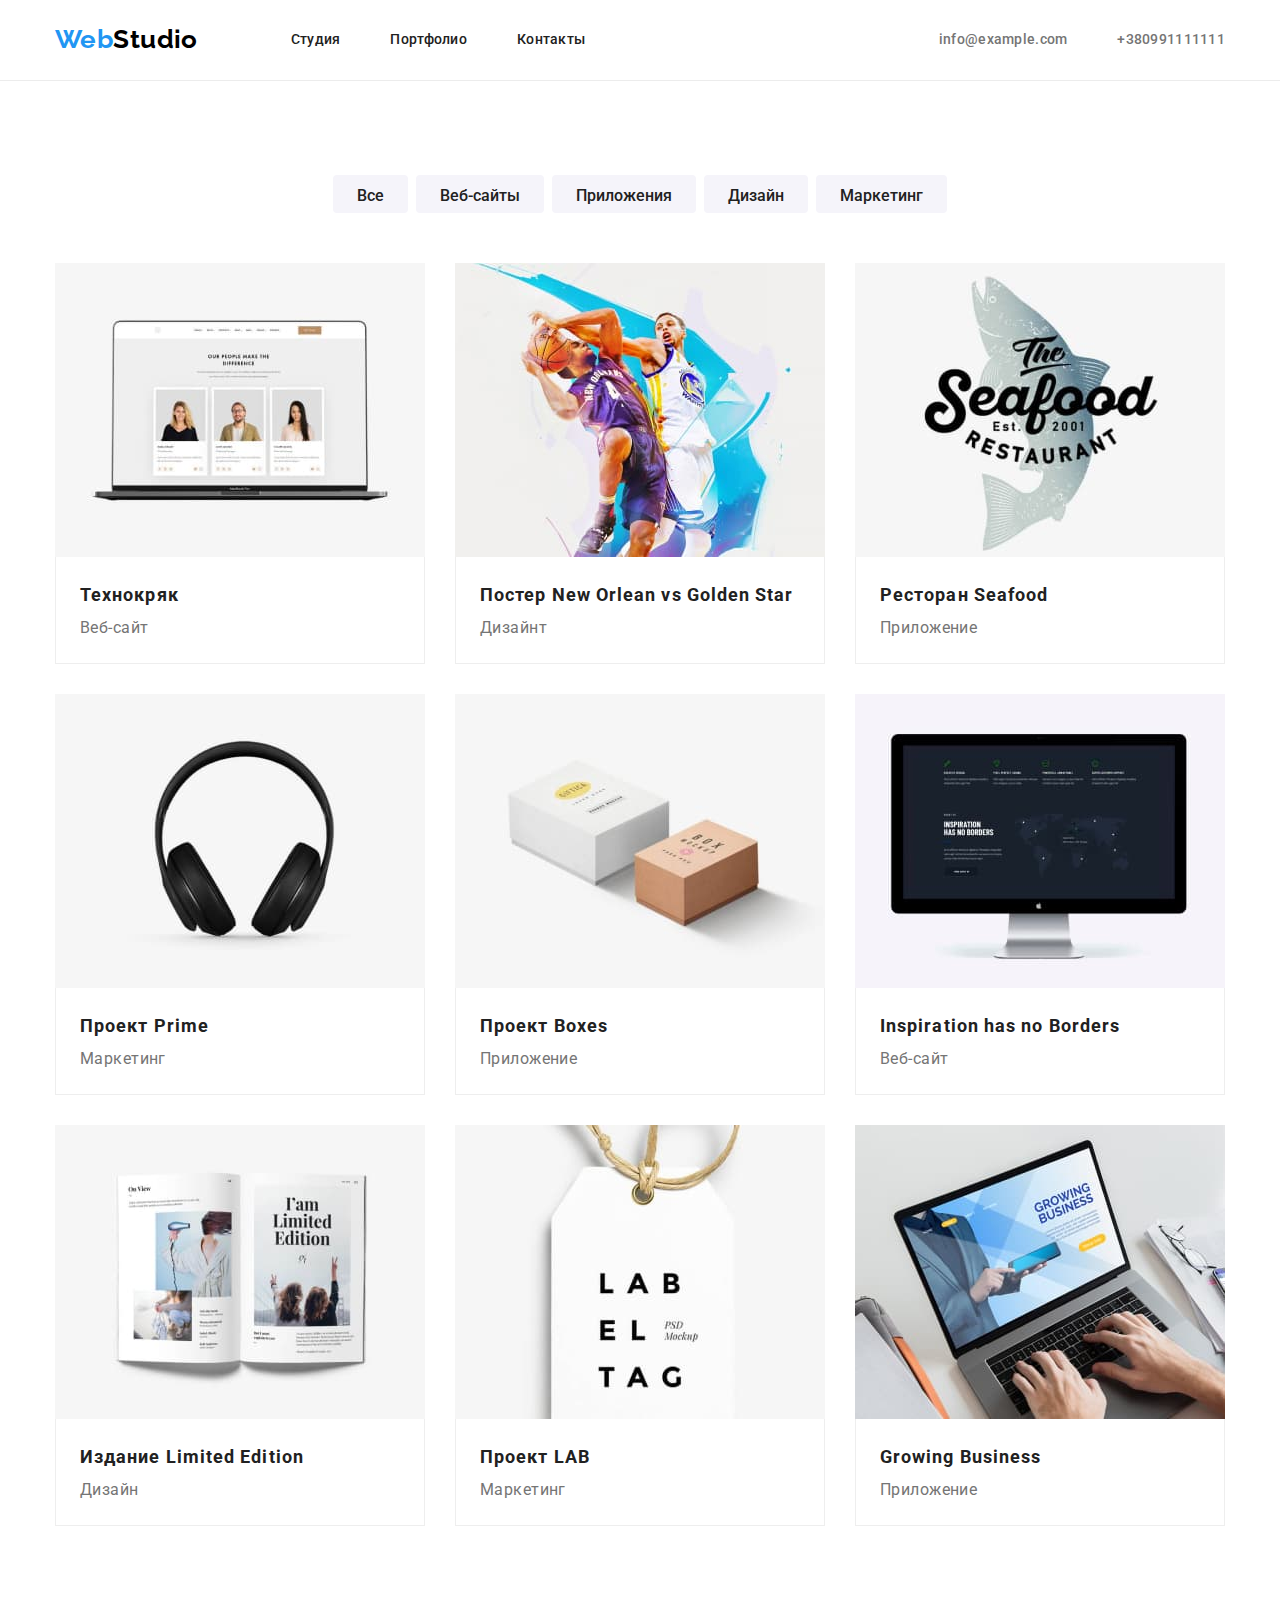
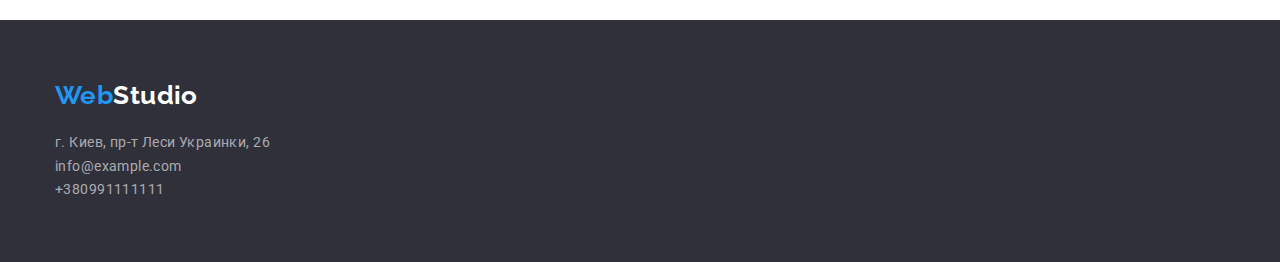
==== portfolio.html @ 84272550 "background и 1 карточка" ====
<!DOCTYPE html>
<html lang="ru">
<head>
    <meta charset="UTF-8">
    <meta http-equiv="X-UA-Compatible" content="IE=edge">
    <meta name="viewport" content="width=device-width, initial-scale=1.0">
    <title>Портфолио</title>
    <link rel="preconnect" href="https://fonts.googleapis.com" />
    <link rel="preconnect" href="https://fonts.gstatic.com" crossorigin />
    <link href="https://fonts.googleapis.com/css2?family=Raleway:wght@700&family=Roboto:wght@400;500;700;900&display=swap"
        rel="stylesheet" />
        <link rel="stylesheet" href="https://cdnjs.cloudflare.com/ajax/libs/modern-normalize/1.1.0/modern-normalize.min.css" />

    <link rel="stylesheet" href="./css/style.css"/>
</head>
<body>
 <!--Navigation-->
        <header class="header">
            <div class="container container-nav">
                <ul class="nav-list list">
                    <li class="nav-item"><a href="" class="logo-link"><span class="logo" lang="en">Web</span><span class="logo1"
                                lang="en">Studio</span></a></li>
                    <li class="nav-item"><a href="./index.html" class="nav-link">Студия</a></li>
                    <li class="nav-item"><a href="./portfolio.html" class="nav-link">Портфолио</a></li>
                    <li class="nav-item"><a href="" class="nav-link">Контакты</a></li>
                </ul>
                <ul class="contacts-list list">
                    <li class="contacts-item"><a href="mailto:info@devstudio.com" class="contacts-link">info@example.com</a>
                    <li>
                    <li class="contacts-item"><a href="tel:+380991111111" class="contacts-link">+380991111111</a>
                    </li>
                </ul>
            </div>
        </header>
     <section class="portfolio">
             <div class="container">
            <h1 class="visually-hidden">Наши работы</h1>
                <ul class="filtr-list list">
                    <li class="filtr-item"><button class="filtr-button" type="button">Все</button></li>
                    <li class="filtr-item"><button class="filtr-button" type="button">Веб-сайты</button></li>
                    <li class="filtr-item"><button class="filtr-button" type="button">Приложения</button></li>
                    <li class="filtr-item"><button class="filtr-button" type="button" >Дизайн</button></li>
                    <li class="filtr-item"><button class="filtr-button" type="button">Маркетинг</button></li>
                </ul>
                <ul class="portfolio-list list">
                    <li class="portfolio-item"><a href=""  class="portfolio-link">
                        <img class="portfolio-img" src="./images/img1.jpg" alt="технокряк" width="370" height="294">
                        <div class="art-text">
                            <h2 class="portfolio-title">Технокряк</h2>
                            <p class="portfolio-text">Веб-сайт</p>
                        </div></a>
                    </li>
                    <li class="portfolio-item"><a href="" class="portfolio-link">
                        <img class="portfolio-img" src="./images/img2.jpg" alt="Постер" width="370" height="294">
                        <div class="art-text">
                            <h2 class="portfolio-title">Постер New Orlean vs Golden Star</h2>
                            <p class="portfolio-text">Дизайнт</p>
                        </div></a>
                    </li>
                    <li class="portfolio-item"><a href="" class="portfolio-link">
                        <img class="portfolio-img" src="./images/img3.jpg" alt="Ресторан" width="370" height="294">
                        <div class="art-text">
                            <h2 class="portfolio-title">Ресторан Seafood</h2>
                            <p class="portfolio-text">Приложение</p>
                        </div></a>
                    </li>
                    <li class="portfolio-item"><a href="" class="portfolio-link">
                        <img class="portfolio-img" src="./images/img4.jpg" alt="Проект наушники" width="370" height="294">
                        <div class="art-text">
                            <h2 class="portfolio-title">Проект Prime</h2>
                            <p class="portfolio-text">Маркетинг</p>
                        </div></a>
                    </li>
                    <li class="portfolio-item"><a href="" class="portfolio-link">
                        <img class="portfolio-img" src="./images/img5.jpg" alt="Проект коробки" width="370" height="294">
                        <div class="art-text">
                            <h2 class="portfolio-title">Проект Boxes</h2>
                            <p class="portfolio-text">Приложение</p>
                        </div></a>
                    </li>
                    <li class="portfolio-item"><a href="" class="portfolio-link">
                        <img class="portfolio-img" src="./images/img6.jpg" alt="Ресторан" width="370" height="294">
                        <div class="art-text">
                            <h2 class="portfolio-title">Inspiration has no Borders</h2>
                            <p class="portfolio-text">Веб-сайт</p>
                        </div></a>
                    </li>
                    <li class="portfolio-item"><a href="" class="portfolio-link">
                        <img class="portfolio-img" src="./images/img7.jpg" alt="Журнал" width="370" height="294">
                        <div class="art-text">
                            <h2 class="portfolio-title">Издание Limited Edition</h2>
                            <p class="portfolio-text">Дизайн</p>
                        </div></a>
                    </li>
                    <li class="portfolio-item"><a href="" class="portfolio-link">
                        <img class="portfolio-img" src="./images/img8.jpg" alt="Лаборатория" width="370" height="294">
                        <div class="art-text">
                            <h2 class="portfolio-title">Проект LAB</h2>
                            <p class="portfolio-text">Маркетинг</p>
                        </div></a>
                    </li>
                    <li class="portfolio-item"><a href="" class="portfolio-link">
                        <img class="portfolio-img" src="./images/img9.jpg" alt="Компьютер" width="370" height="294">
                        <div class="art-text">
                            <h2 class="portfolio-title">Growing Business</h2>
                            <p class="portfolio-text">Приложение</p>
                        </div></a>
                    </li>
                </ul>
            </div>
     </section>
    <!--Footer-->
    <footer class="footer">
        <div class="container container-footer">
            <a href="" class="logo-link"><span class="logo" lang="en">Web</span><span class="logo2"
                    lang="en">Studio</span></a>
            <address class="adress">
                <ul class="adress-list list">
                    <li class="adress-item1"><a href="" class="adress-link1"> г. Киев, пр-т Леси Украинки, 26</a></li>
                    <li class="adress-item"><a href="mailto:info@devstudio.com" class="adress-link">info@example.com</a>
                    </li>
                    <li class="adress-item"><a href="tel:+380991111111" class="adress-link">+380991111111</a></li>
                </ul>
            </address>
        </div>
    </footer>
</body>
</html>
---- css/style.css ----
html {
  box-sizing: border-box;
}
*,
*::before,
*::after {
  box-sizing: inherit;
}

:root {
  --main-text-color: #757575;
  --main-title-color: #ffffff;
  --second-title-color: #212121;
  --adress-color: rgba(255, 255, 255, 0.6);
  --accent-color: #2196f3;
  --first-button-color: #ffffff;
  --second-button-color: #f5f4fa;
  --logo-color: #000000;
  --second-background-color: #2f303a;
  --main-background-color: #e5e5e5;
  --icon-color: #afb1b8;
}
h1,
h2,
h3,
h4,
p,
ul {
  margin-top: 0;
  margin-bottom: 0;
  padding: 0;
}
body {
  font-family: Roboto, sans-serif;
  letter-spacing: 0.03em;
  font-size: 14px;
  color: var(--main-text-color);
  background-color: var(--main-title-color);
}

.visually-hidden {
  position: absolute;
  white-space: nowrap;
  width: 1px;
  height: 1px;
  overflow: hidden;
  border: 0;
  padding: 0;
  clip: rect(0 0 0 0);
  clip-path: inset(50%);
  margin: -1px;
}

.header {
  border-bottom: 1px solid #ececec;
}
img {
  display: block;
  max-width: 100;
}

/* -----Navigation----- */
section {
  padding-top: 94px;
  padding-bottom: 94px;
}

.container {
  width: 1200px;
  padding: 0px 15px;
  margin: 0px auto;
  /* outline: 2px solid tomato; */
}
.container-nav {
  display: flex;
  align-items: center;
  justify-content: space-between;
}
.list {
  list-style: none;
  text-decoration: none;
}
.nav-list {
  display: flex;
  align-items: center;
  padding-top: 24px;
  padding-bottom: 25px;
}
.nav-item {
  list-style: none;
  margin-right: 50px;
}
.nav-item:first-child {
  margin-right: 0;
}
.nav-item:last-child {
  margin-right: auto;
}
.logo-link {
  padding-right: 93px;
  font-family: Raleway;
  font-style: normal;
  font-weight: 700;
  font-size: 26px;
  line-height: 1.19;
  text-decoration: none;
}
.logo-link:hover,
.logo-link:focus {
  color: var(--accent-color);
}
.logo1 {
  color: var(--logo-color);
}
.logo {
  color: var(--accent-color);
}
.nav-link {
  font-weight: 500;
  line-height: 1.14;
  letter-spacing: 0.02em;
  color: var(--second-title-color);
  text-decoration: none;
}
.nav-link:hover,
.nav-link:focus {
  color: var(--accent-color);
}
.contacts-item {
  margin-left: 50px;
}
.contacts-item:last-child {
  margin-right: 0;
}
.contacts-link {
  font-weight: 500;
  line-height: 1.14;
  letter-spacing: 0.02em;
  color: var(--main-text-color);
  text-decoration: none;
}

.contacts-link:hover,
.contacts-link:focus {
  color: var(--accent-color);
}
.contacts-list {
  display: flex;
}

/* -----Hero------ */
.main {
  background: var(--second-background-color);
  padding-top: 200px;
  padding-bottom: 200px;
  min-width: 1600px;
  margin-left: auto;
  margin-right: auto;
  background-image: linear-gradient(
      rgba(47, 48, 58, 0.4),
      rgba(47, 48, 58, 0.4)
    ),
    url(../images/Img-hero.jpg);
  background-repeat: no-repeat;
  background-position: center;
  background-size: cover;
}
.hero {
  text-align: center;
}
.hero-title {
  margin-bottom: 30px;
  align-items: center;
  font-weight: 900;
  font-size: 44px;
  line-height: 1.36;
  letter-spacing: 0.06em;
  text-transform: uppercase;
  color: var(--main-title-color);
}
.hero-button {
  width: 200px;
  height: 50px;
  border-radius: 4px;
  border-color: transparent;
  font-weight: 700;
  font-size: 16px;
  line-height: 1.87;
  align-items: center;
  letter-spacing: 0.06em;
  cursor: pointer;
  text-align: center;
  color: var(--first-button-color);
  background-color: var(--accent-color);
  box-shadow: 0px 4px 4px rgba(0, 0, 0, 0.15);
}

/* -----Description------ */
.about-img {
  display: block;
}
.container-about-us {
  display: block;
  margin-top: 0;
  margin-bottom: 0;
}
.container-description {
  display: flex;
  margin-top: 0;
  margin-bottom: 0;
}
.description-item {
  margin-right: 30px;
}
.description-item:last-child {
  margin-right: 0;
}
.description-list {
  display: flex;
}
.description-title {
  margin-bottom: 10px;
  font-weight: 700;
  line-height: 1.14;
  text-transform: uppercase;
  color: var(--second-title-color);
}
.description-text {
  line-height: 1.71;
  color: var(--main-text-color);
}
/* -----About us------ */
section.container-about-us {
  padding-top: 0;
}
.about-us-title {
  margin-bottom: 50px;
  font-weight: 700;
  font-size: 36px;
  line-height: 1.17;
  text-align: center;
  color: var(--second-title-color);
}
.about-us-list {
  display: flex;
}
.about-us-item {
  margin-right: 30px;
}
.about-us-item:last-child {
  margin-right: 0;
}
/* -----Team------ */
.team {
  background-color: var(--second-button-color);
}
.container-team {
  background-color: var(--second-button-color);
}
.team-list {
  display: flex;
  margin-top: 50px;
}
.team-item {
  margin-right: 30px;
  text-align: center;
  background: #ffffff;
  box-shadow: 0px 1px 3px rgba(0, 0, 0, 0.12), 0px 1px 1px rgba(0, 0, 0, 0.14),
    0px 2px 1px rgba(0, 0, 0, 0.2);
  border-radius: 0px 0px 4px 4px;
}
.team-item:last-child {
  margin-right: 0;
}
.team-img {
  margin-bottom: 30px;
}
.team-caption {
  font-weight: 700;
  font-size: 36px;
  line-height: 1.17;
  text-align: center;
  color: var(--second-title-color);
}
.team-title {
  margin-bottom: 10px;
  font-weight: 500;
  font-size: 16px;
  line-height: 1.19;
  color: var(--second-title-color);
}
.team-text {
  margin-bottom: 30px;
  font-weight: 400;
  font-size: 16px;
  line-height: 1.19;
  color: var(--main-text-color);
  margin-bottom: 16px;
}
.team-social-list {
  display: flex;
  justify-content: center;
  padding-left: 32px;
  padding-bottom: 30px;
  padding-right: 32px;
}
.team-social-item {
  width: 44px;
  height: 44px;
}
.team-social-item + .team-social-item {
  margin-left: 10px;
}
.team-social-link {
  width: 100%;
  height: 100%;
  border-radius: 50%;
  display: flex;
  align-items: center;
  justify-content: center;
  background-color: var(--first-button-color);
}
.team-social-icon {
  fill: var(--icon-color);
}
.team-social-link:hover,
.team-social-link:focus {
  background-color: var(--accent-color);
}
.team-social-link:hover .team-social-icon,
.team-social-link:focus .team-social-icon {
  fill: var(--first-button-color);
}
/* -----Footer------ */
.footer {
  background: var(--second-background-color);
  padding-top: 60px;
  padding-bottom: 60px;
}
.adress-list {
  margin-top: 20px;
  font-style: normal;
}
.adress-link,
.adress-link1 {
  line-height: 1.71;
  color: rgba(255, 255, 255, 0.6);
  text-decoration: none;
}
.adress-link:hover,
.adress-link:focus,
.adress-link1:hover,
.adress-link1:focus {
  color: var(--first-button-color);
}
.logo2 {
  color: var(--first-button-color);
}
/* ------Портфолио----- */
.portfolio-img {
  display: block;
}
.filtr-list {
  display: flex;
  justify-content: center;
  margin-bottom: 50px;
}
.filtr-item {
  margin-right: 8px;
}
.filtr-item:last-child {
  margin-right: 0;
}
.filtr-button {
  border-radius: 4px;
  min-width: 73;
  height: 38px;
  padding: 6px 22px;
  text-align: center;
  font-family: inherit;
  font-weight: 500;
  font-size: 16px;
  line-height: 1.62;
  cursor: pointer;
  color: var(--second-title-color);
  background-color: var(--second-button-color);
  border-color: transparent;
}
.filtr-button:hover,
.filtr-button:focus,
.filtr-button:active {
  color: var(--first-button-color);
  background-color: var(--accent-color);
}
.portfolio-list {
  display: flex;
  flex-wrap: wrap;
  margin-left: -30px;
  margin-top: -30px;
}
.portfolio-item {
  box-sizing: border-box;
  flex-basis: calc(100% / 3-30px);
  margin-left: 30px;
  margin-top: 30px;
  background: #ffffff;
}

.portfolio-link {
  text-decoration: none;
  font-style: normal;
}
.portfolio-title {
  font-weight: 700;
  font-size: 18px;
  line-height: 2;
  letter-spacing: 0.06em;
  color: var(--second-title-color);
}
.portfolio-text {
  font-size: 16px;
  line-height: 1.87;
  color: var(--main-text-color);
}
.art-text {
  padding: 20px 24px;
  border-right: 1px solid #eeeeee;
  border-bottom: 1px solid #eeeeee;
  border-left: 1px solid #eeeeee;
}
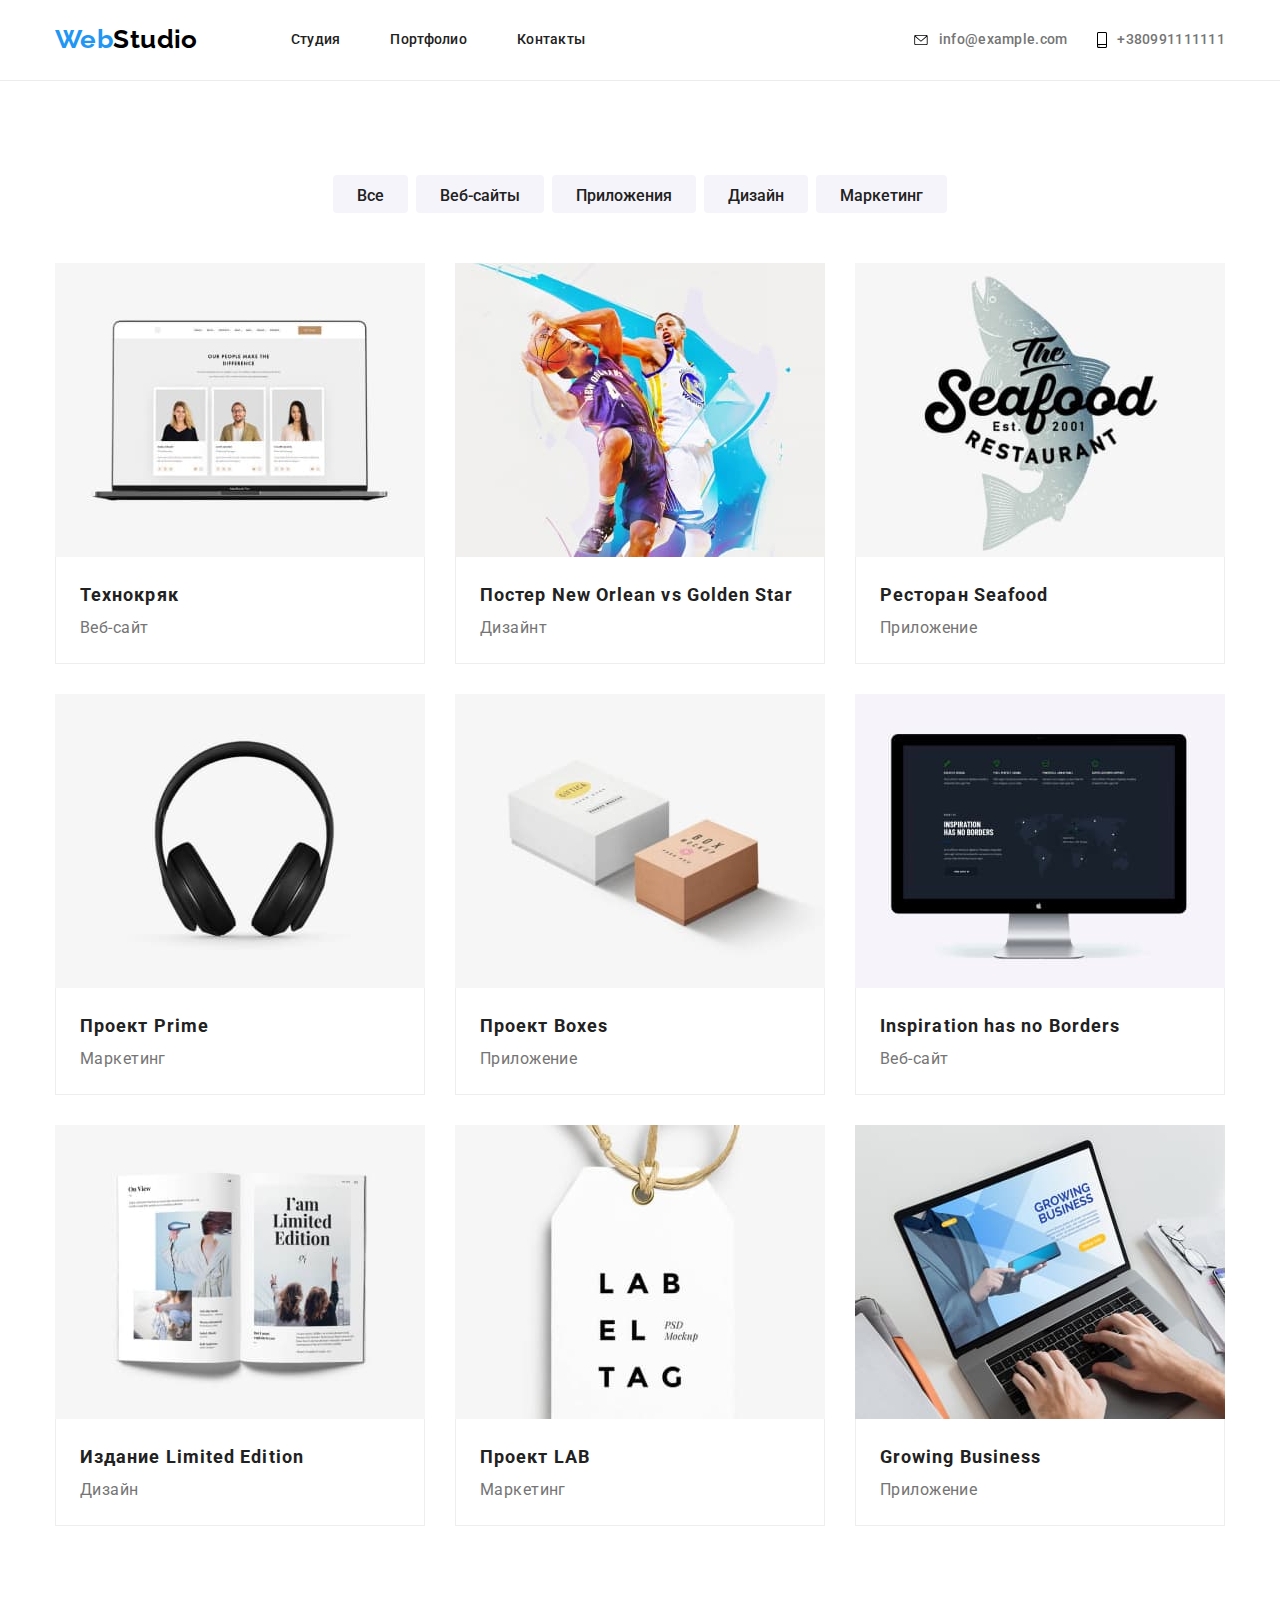
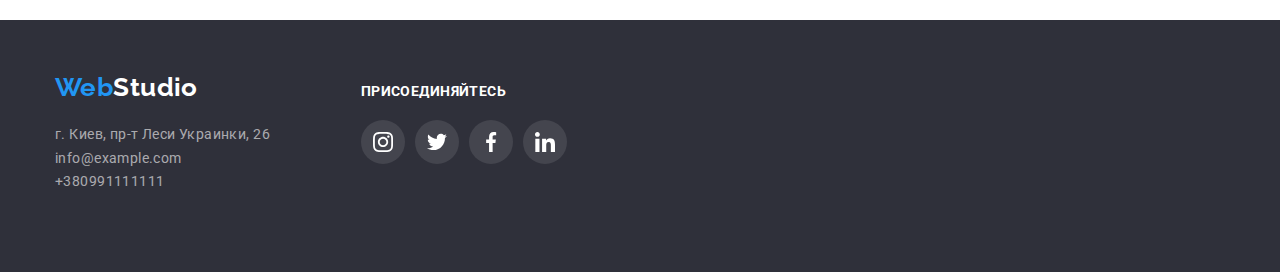
==== commit de87a5ca: "дз-4" ====
--- a/portfolio.html
+++ b/portfolio.html
@@ -25,15 +25,23 @@
                     <li class="nav-item"><a href="" class="nav-link">Контакты</a></li>
                 </ul>
                 <ul class="contacts-list list">
-                    <li class="contacts-item"><a href="mailto:info@devstudio.com" class="contacts-link">info@example.com</a>
+                    <li class="contacts-item">
+                        <svg class="contacts-icon" width="16" height="10">
+                            <use href="./images/icons.svg#icon-envelope"></use>
+                        </svg>
+                        <a href="mailto:info@devstudio.com" class="contacts-link">info@example.com</a>
                     <li>
-                    <li class="contacts-item"><a href="tel:+380991111111" class="contacts-link">+380991111111</a>
+                    <li class="contacts-item">
+                        <svg class="contacts-icon" width="10" height="16">
+                            <use href="./images/icons.svg#icon-smartphone"></use>
+                        </svg>
+                        <a href="tel:+380991111111" class="contacts-link">+380991111111</a>
                     </li>
                 </ul>
             </div>
         </header>
-     <section class="portfolio">
-             <div class="container">
+    <section class="portfolio">
+            <div class="container container-portfolio">
             <h1 class="visually-hidden">Наши работы</h1>
                 <ul class="filtr-list list">
                     <li class="filtr-item"><button class="filtr-button" type="button">Все</button></li>
@@ -112,16 +120,51 @@
     <!--Footer-->
     <footer class="footer">
         <div class="container container-footer">
-            <a href="" class="logo-link"><span class="logo" lang="en">Web</span><span class="logo2"
-                    lang="en">Studio</span></a>
-            <address class="adress">
-                <ul class="adress-list list">
-                    <li class="adress-item1"><a href="" class="adress-link1"> г. Киев, пр-т Леси Украинки, 26</a></li>
-                    <li class="adress-item"><a href="mailto:info@devstudio.com" class="adress-link">info@example.com</a>
+            <div class="adress-footer">
+                <a href="" class="logo-link"><span class="logo" lang="en">Web</span><span class="logo2"
+                        lang="en">Studio</span></a>
+                <address class="adress">
+                    <ul class="adress-list list">
+                        <li class="adress-item1"><a href="" class="adress-link1"> г. Киев, пр-т Леси Украинки, 26</a></li>
+                        <li class="adress-item"><a href="mailto:info@devstudio.com" class="adress-link">info@example.com</a>
+                        </li>
+                        <li class="adress-item"><a href="tel:+380991111111" class="adress-link">+380991111111</a></li>
+                    </ul>
+                </address>
+            </div>
+            <div class="join">
+                <h3 class="join-title">присоединяйтесь</h3>
+                <ul class="join-list list">
+                    <li class="join-item">
+                        <a href="" class="join-link">
+                            <svg class="join-icon" width="20" height="20">
+                                <use href="./images/icons.svg#icon-instagram"></use>
+                            </svg>
+                        </a>
                     </li>
-                    <li class="adress-item"><a href="tel:+380991111111" class="adress-link">+380991111111</a></li>
+                    <li class="join-item">
+                        <a href="" class="join-link">
+                            <svg class="join-icon" width="20" height="20">
+                                <use href="./images/icons.svg#icon-twitter"></use>
+                            </svg>
+                        </a>
+                    </li>
+                    <li class="join-item">
+                        <a href="" class="join-link">
+                            <svg class="join-icon" width="20" height="20">
+                                <use href="./images/icons.svg#icon-facebook"></use>
+                            </svg>
+                        </a>
+                    </li>
+                    <li class="join-item">
+                        <a href="" class="join-link">
+                            <svg class="join-icon" width="20" height="20">
+                                <use href="./images/icons.svg#icon-linkedin"></use>
+                            </svg>
+                        </a>
+                    </li>
                 </ul>
-            </address>
+            </div>
         </div>
     </footer>
 </body>
--- a/css/style.css
+++ b/css/style.css
@@ -56,15 +56,10 @@
 }
 img {
   display: block;
-  max-width: 100;
+  max-width: 100%;
 }
 
 /* -----Navigation----- */
-section {
-  padding-top: 94px;
-  padding-bottom: 94px;
-}
-
 .container {
   width: 1200px;
   padding: 0px 15px;
@@ -126,34 +121,49 @@
 .nav-link:focus {
   color: var(--accent-color);
 }
+.contacts-list {
+  display: flex;
+  justify-content: center;
+  align-items: center;
+}
 .contacts-item {
-  margin-left: 50px;
-}
-.contacts-item:last-child {
-  margin-right: 0;
-}
+  display: flex;
+  justify-content: center;
+  align-items: center;
+  margin-left: 30px;
+}
+
+/* .contacts-item + .contacts-item {
+
+} */
 .contacts-link {
+  display: flex;
   font-weight: 500;
   line-height: 1.14;
   letter-spacing: 0.02em;
   color: var(--main-text-color);
   text-decoration: none;
-}
-
+  justify-content: center;
+  text-align: center;
+}
 .contacts-link:hover,
 .contacts-link:focus {
   color: var(--accent-color);
 }
-.contacts-list {
-  display: flex;
-}
-
+.contacts-icon {
+  margin-right: 10px;
+}
+.contacts-icon:hover,
+.contacts-icon:focus {
+  fill: var(--accent-color);
+}
 /* -----Hero------ */
 .main {
   background: var(--second-background-color);
   padding-top: 200px;
   padding-bottom: 200px;
   min-width: 1600px;
+  height: 600px;
   margin-left: auto;
   margin-right: auto;
   background-image: linear-gradient(
@@ -196,6 +206,36 @@
 }
 
 /* -----Description------ */
+.container-description {
+  padding-top: 94px;
+  display: flex;
+  margin-top: 0;
+  margin-bottom: 0;
+}
+.description-list {
+  display: flex;
+}
+.description-item {
+  display: block;
+  width: 270px;
+  height: 251px;
+  margin-right: 30px;
+}
+
+.button-client {
+  margin-bottom: 30px;
+  width: 270px;
+  height: 120px;
+  background-color: var(--second-button-color);
+  border-radius: 4px;
+  justify-content: center;
+  text-align: center;
+}
+
+.description-icon {
+  justify-content: center;
+  align-items: center;
+}
 .about-img {
   display: block;
 }
@@ -204,34 +244,28 @@
   margin-top: 0;
   margin-bottom: 0;
 }
-.container-description {
-  display: flex;
-  margin-top: 0;
-  margin-bottom: 0;
-}
-.description-item {
-  margin-right: 30px;
-}
 .description-item:last-child {
   margin-right: 0;
 }
-.description-list {
-  display: flex;
-}
+
 .description-title {
   margin-bottom: 10px;
   font-weight: 700;
   line-height: 1.14;
   text-transform: uppercase;
   color: var(--second-title-color);
+  margin-bottom: 30px;
+  margin-bottom: 10px;
 }
 .description-text {
   line-height: 1.71;
   color: var(--main-text-color);
+  text-align: left;
 }
 /* -----About us------ */
-section.container-about-us {
-  padding-top: 0;
+.container-about-us {
+  padding-top: 94px;
+  padding-bottom: 69px;
 }
 .about-us-title {
   margin-bottom: 50px;
@@ -255,6 +289,8 @@
   background-color: var(--second-button-color);
 }
 .container-team {
+  padding-top: 119px;
+  padding-bottom: 69px;
   background-color: var(--second-button-color);
 }
 .team-list {
@@ -331,11 +367,69 @@
 .team-social-link:focus .team-social-icon {
   fill: var(--first-button-color);
 }
+.section > .clients-container {
+  padding-top: 0;
+}
+
+.container-title {
+  margin-bottom: 50px;
+  font-weight: 700;
+  font-size: 36px;
+  line-height: 1.17;
+  text-align: center;
+  letter-spacing: 0.03em;
+  color: var(--second-title-color);
+}
+/*---- clients ----*/
+
+.clients {
+  padding-top: 119px;
+  padding-bottom: 102px;
+}
+.client-list {
+  display: flex;
+  justify-content: center;
+}
+.client-item {
+  width: 170px;
+  height: 92px;
+}
+
+.client-item + .client-item {
+  margin-left: 30px;
+}
+.client-link {
+  width: 100%;
+  height: 100%;
+  display: flex;
+  align-items: center;
+  justify-content: center;
+  border-radius: 4px;
+  border-color: var(--icon-color);
+  color: var(--icon-color);
+  border: 1px;
+}
+.client-icon {
+  fill: currentColor;
+}
+.client-link:hover,
+.client-link:focus {
+  color: var(--accent-color);
+}
+
 /* -----Footer------ */
+.container-footer {
+  display: flex;
+}
 .footer {
+  display: flex;
   background: var(--second-background-color);
-  padding-top: 60px;
-  padding-bottom: 60px;
+}
+
+.adress-footer {
+  padding-top: 52px;
+  padding-bottom: 68px;
+  margin-right: 70px;
 }
 .adress-list {
   margin-top: 20px;
@@ -356,7 +450,55 @@
 .logo2 {
   color: var(--first-button-color);
 }
+.join {
+  padding-top: 64px;
+  padding-bottom: 108px;
+  justify-content: center;
+  align-items: center;
+}
+.join-title {
+  margin-bottom: 20px;
+  font-weight: 700;
+  font-size: 14px;
+  line-height: 1.14;
+  letter-spacing: 0.03em;
+  text-transform: uppercase;
+  color: #ffffff;
+}
+.join-list {
+  display: flex;
+  justify-content: center;
+  align-items: center;
+}
+.join-item {
+  width: 44px;
+  height: 44px;
+}
+.join-item + .join-item {
+  margin-left: 10px;
+}
+.join-link {
+  display: flex;
+  width: 100%;
+  height: 100%;
+  justify-content: center;
+  align-items: center;
+  border-radius: 50%;
+  background-color: rgba(255, 255, 255, 0.1);
+}
+.join-icon {
+  fill: var(--first-button-color);
+}
+.join-link:hover,
+.join-link:focus {
+  background-color: var(--accent-color);
+}
+
 /* ------Портфолио----- */
+.container-portfolio {
+  padding-top: 94px;
+  padding-bottom: 94px;
+}
 .portfolio-img {
   display: block;
 }
@@ -368,6 +510,7 @@
 .filtr-item {
   margin-right: 8px;
 }
+
 .filtr-item:last-child {
   margin-right: 0;
 }
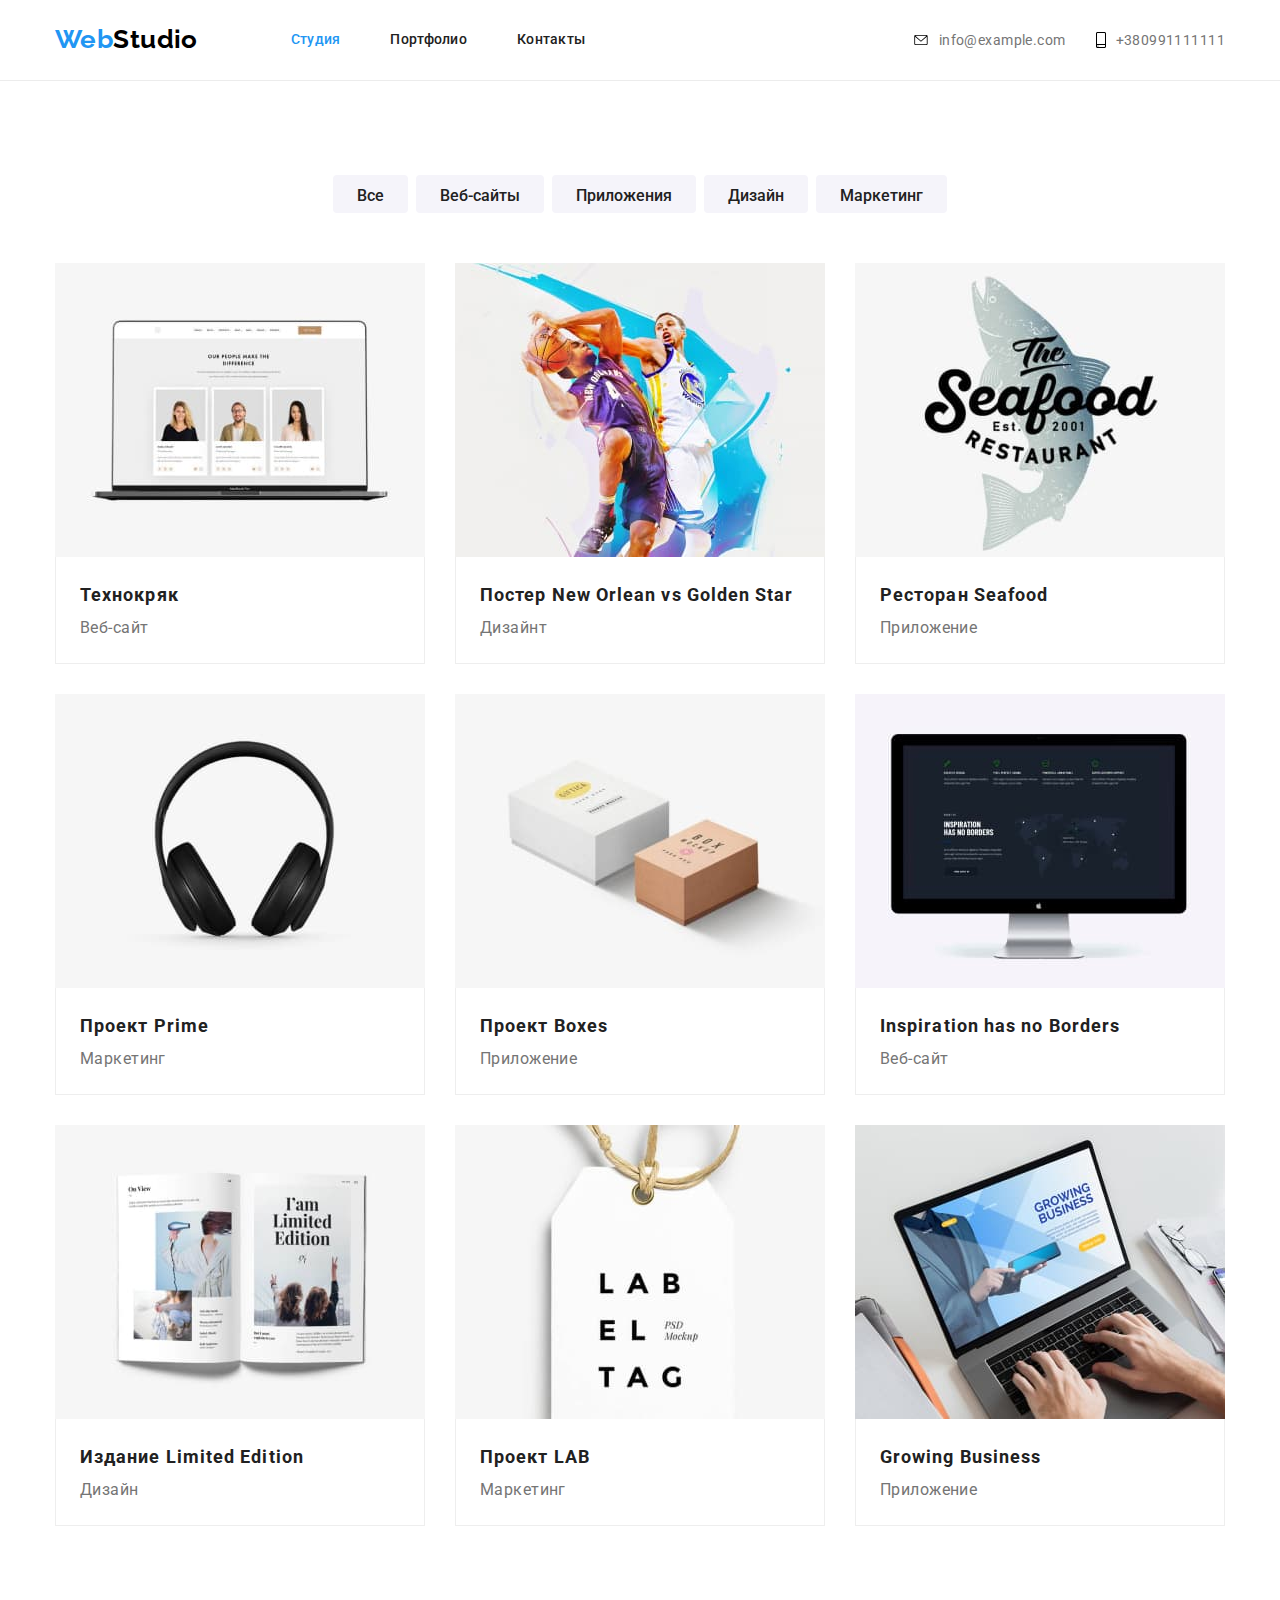
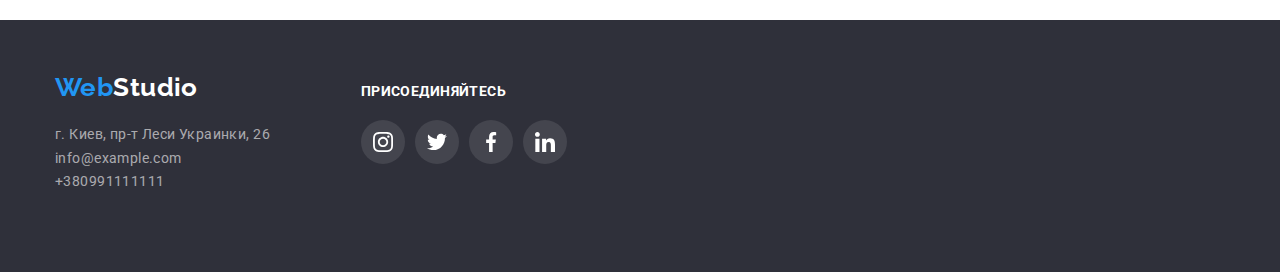
==== commit 6708241f: "Добавила тени при и ховер" ====
--- a/portfolio.html
+++ b/portfolio.html
@@ -16,29 +16,31 @@
 <body>
  <!--Navigation-->
         <header class="header">
-            <div class="container container-nav">
-                <ul class="nav-list list">
-                    <li class="nav-item"><a href="" class="logo-link"><span class="logo" lang="en">Web</span><span class="logo1"
-                                lang="en">Studio</span></a></li>
-                    <li class="nav-item"><a href="./index.html" class="nav-link">Студия</a></li>
-                    <li class="nav-item"><a href="./portfolio.html" class="nav-link">Портфолио</a></li>
-                    <li class="nav-item"><a href="" class="nav-link">Контакты</a></li>
-                </ul>
-                <ul class="contacts-list list">
-                    <li class="contacts-item">
-                        <svg class="contacts-icon" width="16" height="10">
-                            <use href="./images/icons.svg#icon-envelope"></use>
-                        </svg>
-                        <a href="mailto:info@devstudio.com" class="contacts-link">info@example.com</a>
-                    <li>
-                    <li class="contacts-item">
-                        <svg class="contacts-icon" width="10" height="16">
-                            <use href="./images/icons.svg#icon-smartphone"></use>
-                        </svg>
-                        <a href="tel:+380991111111" class="contacts-link">+380991111111</a>
-                    </li>
-                </ul>
-            </div>
+        <div class="container container-nav">
+            <ul class="nav-list list">
+                <li class="nav-item"><a href="" class="logo-link"><span class="logo" lang="en">Web</span><span class="logo1"
+                            lang="en">Studio</span></a></li>
+                <li class="nav-item"><a href="./index.html" class="nav-link activ">Студия</a></li>
+                <li class="nav-item"><a href="./portfolio.html" class="nav-link">Портфолио</a></li>
+                <li class="nav-item"><a href="" class="nav-link">Контакты</a></li>
+            </ul>
+            <ul class="contacts-list list">
+                <li class="contacts-item">
+                    <a class="contacts-link" href="mailto:info@devstudio.com"></a>
+                    <svg class="contacts-icon" width="16" height="10">
+                        <use href="./images/icons.svg#icon-envelope"></use>
+                    </svg>
+                    info@example.com</a>
+                <li>
+                <li class="contacts-item">
+                    <a class="contacts-link" href="tel:+380991111111"></a>
+                    <svg class="contacts-icon" width="10" height="16">
+                        <use href="./images/icons.svg#icon-smartphone"></use>
+                    </svg>
+                    +380991111111</a>
+                </li>
+            </ul>
+        </div>
         </header>
     <section class="portfolio">
             <div class="container container-portfolio">
--- a/css/style.css
+++ b/css/style.css
@@ -133,9 +133,6 @@
   margin-left: 30px;
 }
 
-/* .contacts-item + .contacts-item {
-
-} */
 .contacts-link {
   display: flex;
   font-weight: 500;
@@ -146,26 +143,22 @@
   justify-content: center;
   text-align: center;
 }
-.contacts-link:hover,
-.contacts-link:focus {
+.contacts-item:hover,
+.contacts-item:focus {
   color: var(--accent-color);
+  fill: var(--accent-color);
+  cursor: pointer;
 }
 .contacts-icon {
   margin-right: 10px;
-}
-.contacts-icon:hover,
-.contacts-icon:focus {
-  fill: var(--accent-color);
 }
 /* -----Hero------ */
 .main {
   background: var(--second-background-color);
   padding-top: 200px;
   padding-bottom: 200px;
-  min-width: 1600px;
+  max-width: 1600px;
   height: 600px;
-  margin-left: auto;
-  margin-right: auto;
   background-image: linear-gradient(
       rgba(47, 48, 58, 0.4),
       rgba(47, 48, 58, 0.4)
@@ -222,7 +215,7 @@
   margin-right: 30px;
 }
 
-.button-client {
+.icon-client {
   margin-bottom: 30px;
   width: 270px;
   height: 120px;
@@ -230,42 +223,40 @@
   border-radius: 4px;
   justify-content: center;
   text-align: center;
+  padding: 25px 100px;
 }
 
 .description-icon {
   justify-content: center;
   align-items: center;
 }
-.about-img {
-  display: block;
-}
+
+.description-item:last-child {
+  margin-right: 0;
+}
+
+.description-title {
+  margin-bottom: 10px;
+  font-weight: 700;
+  line-height: 1.14;
+  text-transform: uppercase;
+  color: var(--second-title-color);
+}
+.description-text {
+  line-height: 1.71;
+  color: var(--main-text-color);
+  text-align: left;
+}
+/* -----About us------ */
 .container-about-us {
   display: block;
   margin-top: 0;
   margin-bottom: 0;
-}
-.description-item:last-child {
-  margin-right: 0;
-}
-
-.description-title {
-  margin-bottom: 10px;
-  font-weight: 700;
-  line-height: 1.14;
-  text-transform: uppercase;
-  color: var(--second-title-color);
-  margin-bottom: 30px;
-  margin-bottom: 10px;
-}
-.description-text {
-  line-height: 1.71;
-  color: var(--main-text-color);
-  text-align: left;
-}
-/* -----About us------ */
-.container-about-us {
   padding-top: 94px;
   padding-bottom: 69px;
+}
+.about-img {
+  display: block;
 }
 .about-us-title {
   margin-bottom: 50px;
@@ -394,7 +385,6 @@
   width: 170px;
   height: 92px;
 }
-
 .client-item + .client-item {
   margin-left: 30px;
 }
@@ -404,10 +394,10 @@
   display: flex;
   align-items: center;
   justify-content: center;
+  border-color: 1px solid var(--icon-color);
+  color: var(--icon-color);
   border-radius: 4px;
-  border-color: var(--icon-color);
-  color: var(--icon-color);
-  border: 1px;
+  border: 1px solid var(--icon-color);
 }
 .client-icon {
   fill: currentColor;
@@ -415,6 +405,7 @@
 .client-link:hover,
 .client-link:focus {
   color: var(--accent-color);
+  border-color: var(--accent-color);
 }
 
 /* -----Footer------ */
@@ -507,6 +498,9 @@
   justify-content: center;
   margin-bottom: 50px;
 }
+.nav-item .activ {
+  color: var(--accent-color);
+}
 .filtr-item {
   margin-right: 8px;
 }
@@ -534,6 +528,8 @@
 .filtr-button:active {
   color: var(--first-button-color);
   background-color: var(--accent-color);
+  box-shadow: 0px 3px 1px rgba(0, 0, 0, 0.1), 0px 1px 2px rgba(0, 0, 0, 0.08),
+    0px 2px 2px rgba(0, 0, 0, 0.12);
 }
 .portfolio-list {
   display: flex;
@@ -553,6 +549,11 @@
   text-decoration: none;
   font-style: normal;
 }
+.portfolio-item:hover,
+.portfolio-item:focus {
+  box-shadow: 0px 1px 1px rgba(0, 0, 0, 0.12), 0px 4px 4px rgba(0, 0, 0, 0.06),
+    1px 4px 6px rgba(0, 0, 0, 0.16);
+}
 .portfolio-title {
   font-weight: 700;
   font-size: 18px;
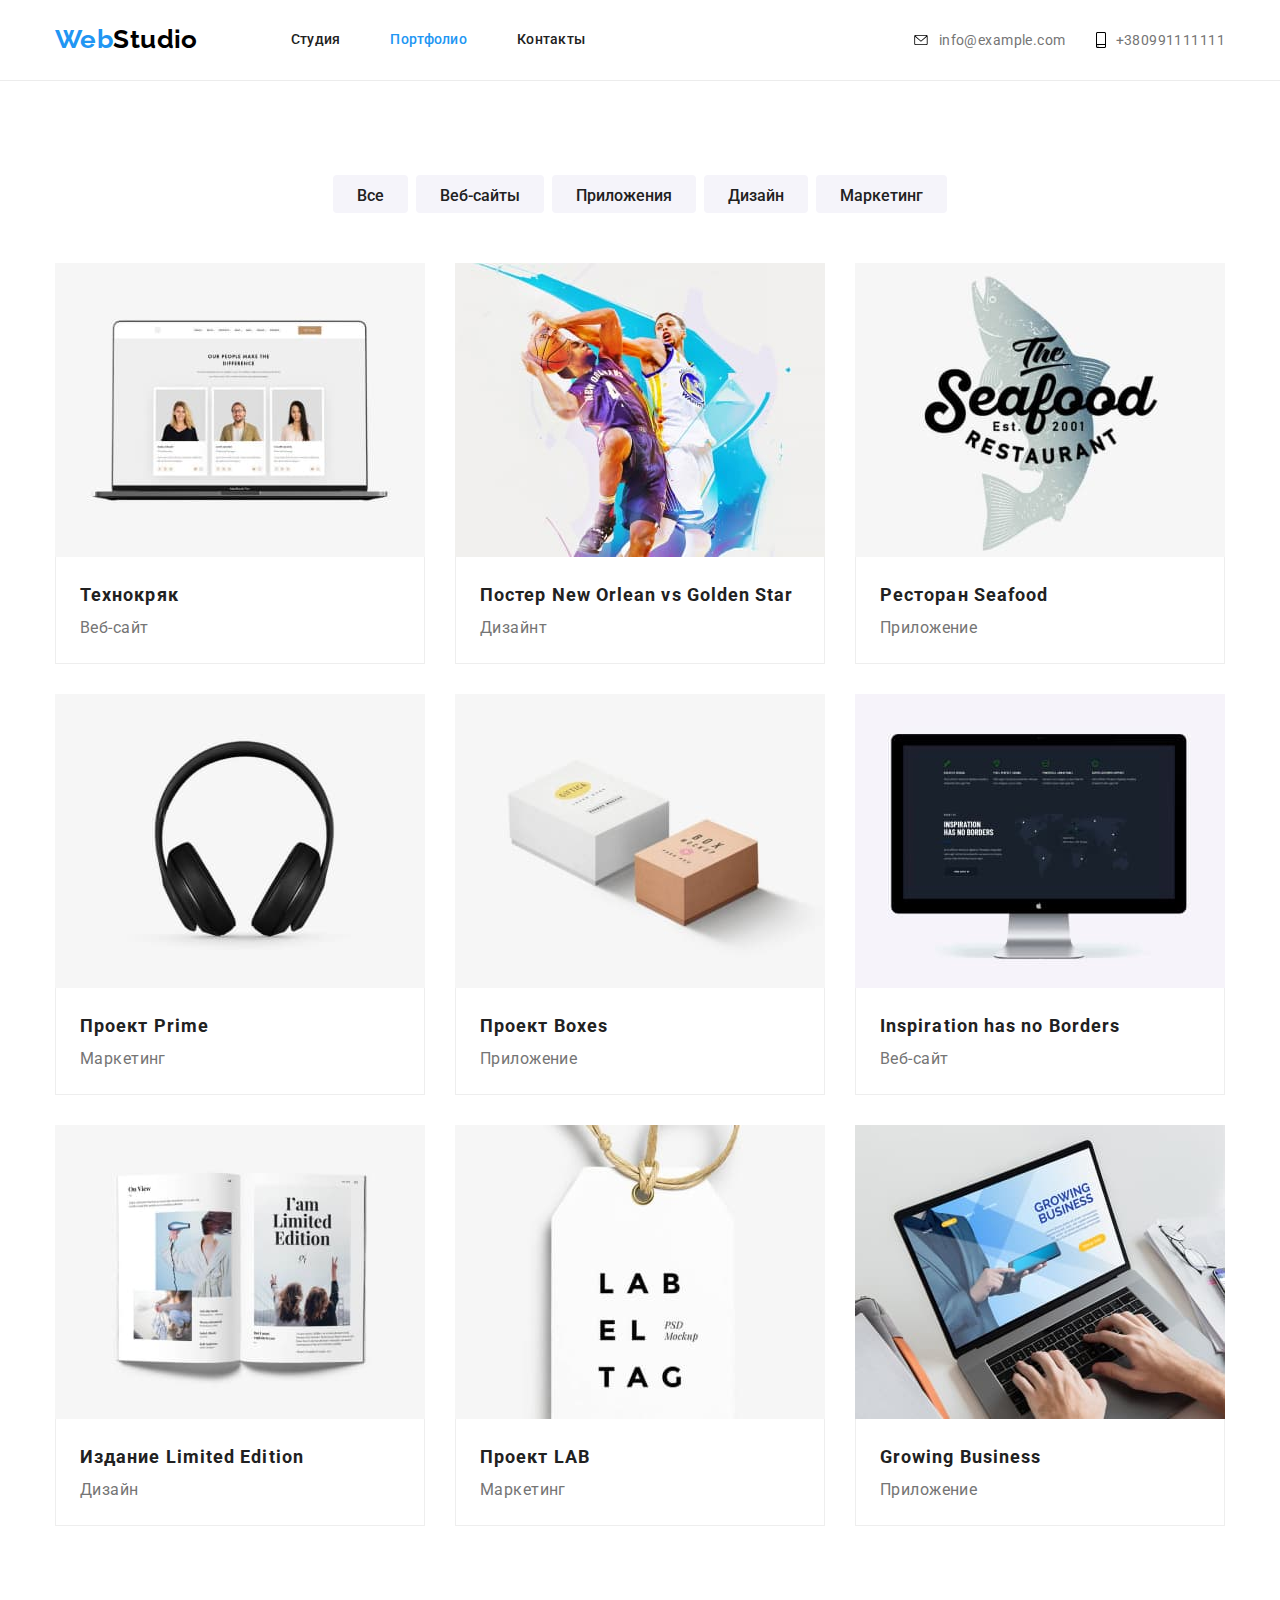
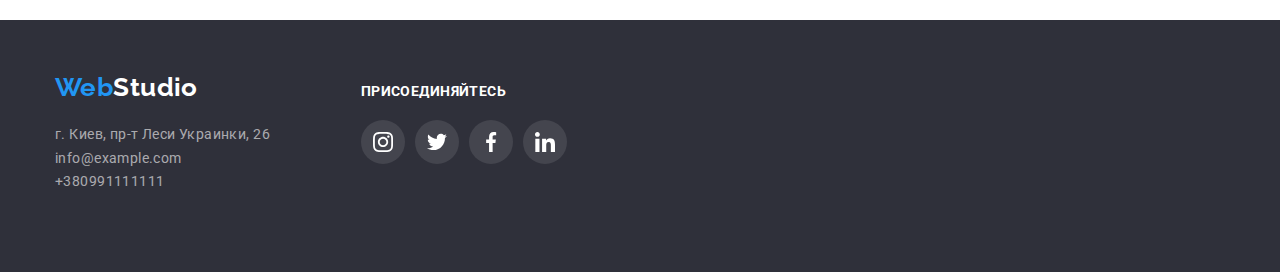
==== commit 42b0bae1: "добавила на кнопку страницы активность" ====
--- a/portfolio.html
+++ b/portfolio.html
@@ -20,8 +20,8 @@
             <ul class="nav-list list">
                 <li class="nav-item"><a href="" class="logo-link"><span class="logo" lang="en">Web</span><span class="logo1"
                             lang="en">Studio</span></a></li>
-                <li class="nav-item"><a href="./index.html" class="nav-link activ">Студия</a></li>
-                <li class="nav-item"><a href="./portfolio.html" class="nav-link">Портфолио</a></li>
+                <li class="nav-item"><a href="./index.html" class="nav-link">Студия</a></li>
+                <li class="nav-item"><a href="./portfolio.html" class="nav-link activ">Портфолио</a></li>
                 <li class="nav-item"><a href="" class="nav-link">Контакты</a></li>
             </ul>
             <ul class="contacts-list list">
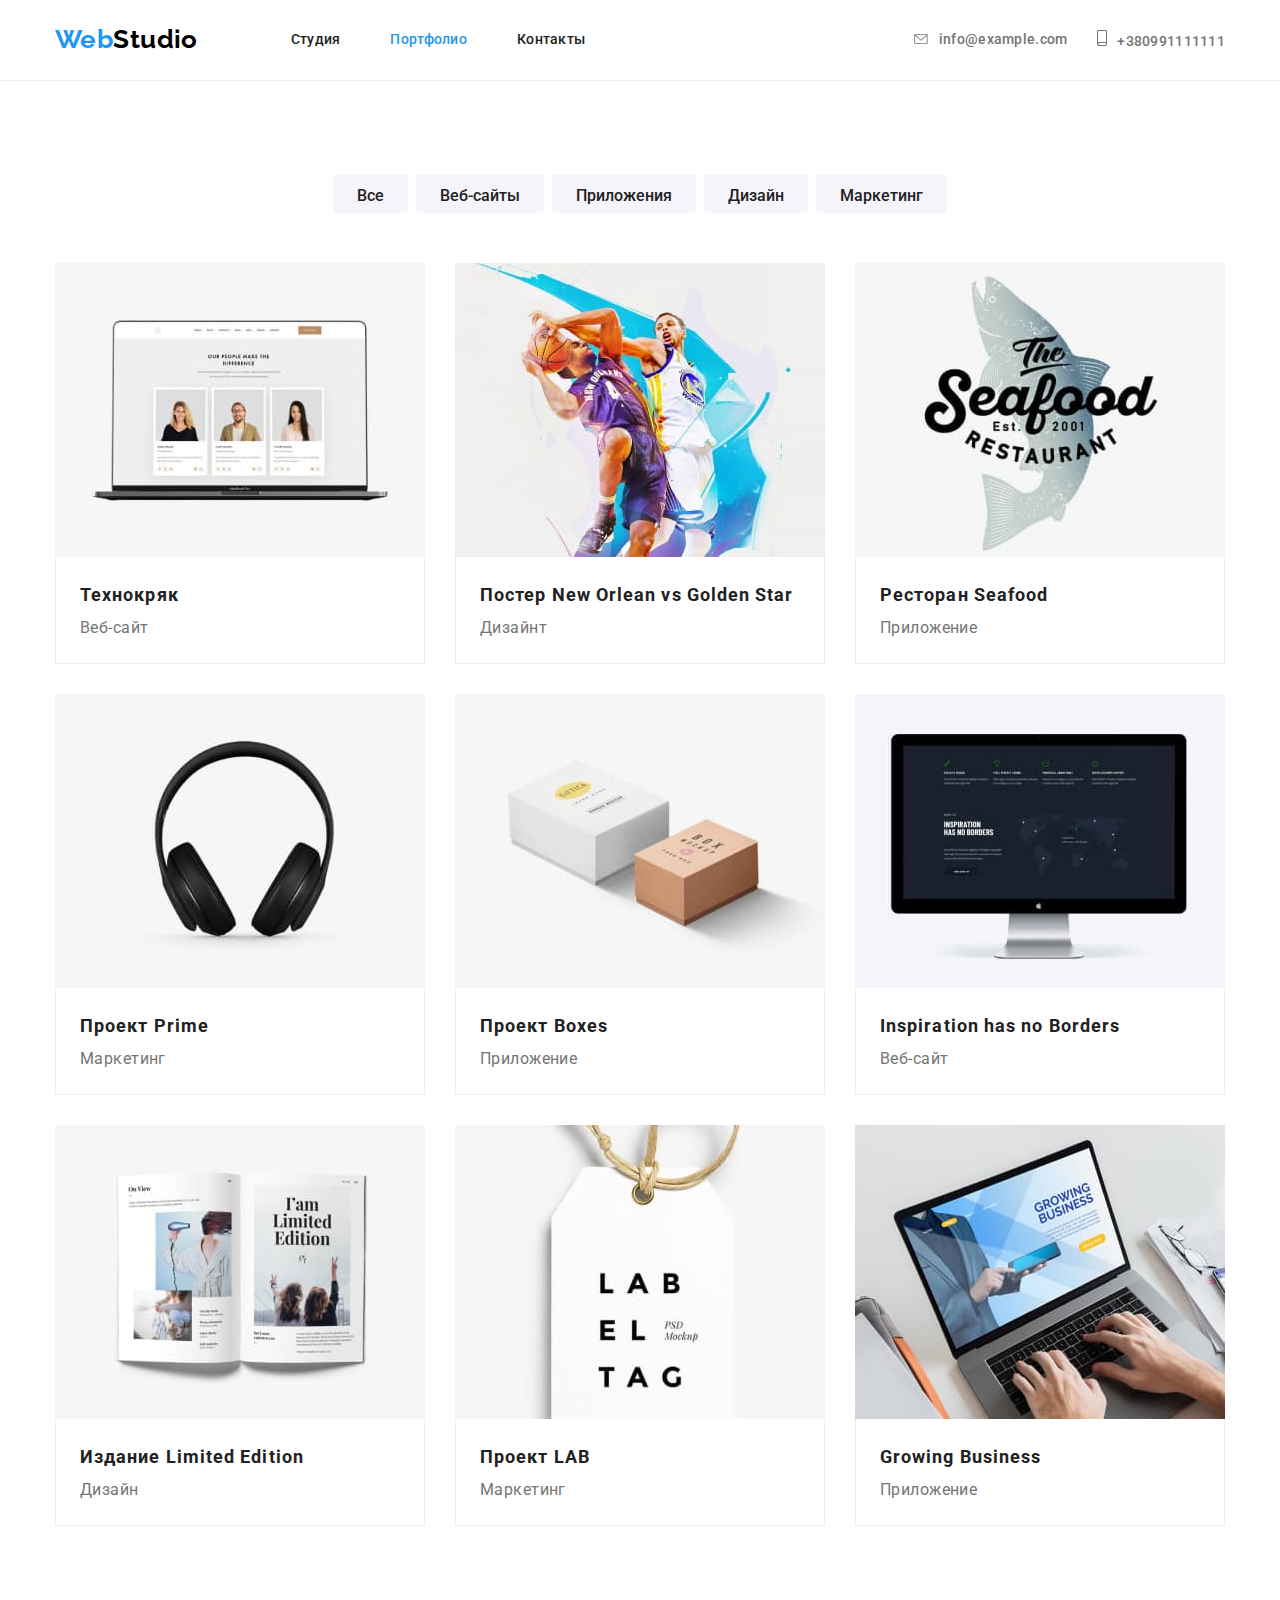
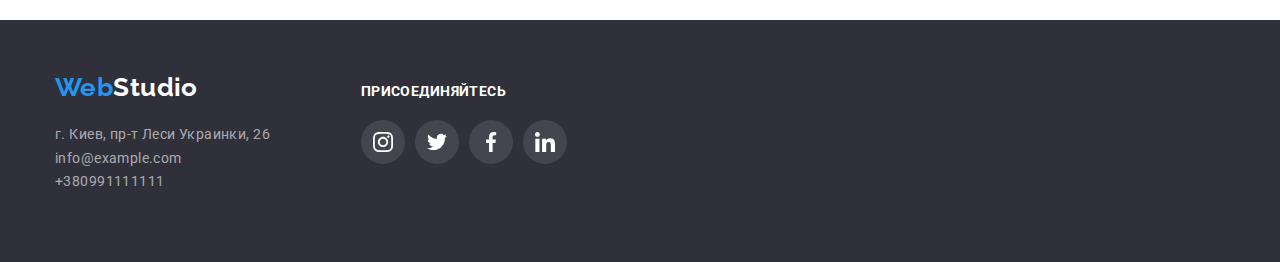
==== commit e66833fd: "после правок, проверила через валидатор" ====
--- a/portfolio.html
+++ b/portfolio.html
@@ -14,8 +14,8 @@
     <link rel="stylesheet" href="./css/style.css"/>
 </head>
 <body>
- <!--Navigation-->
-        <header class="header">
+    <!--Navigation-->
+    <header class="header">
         <div class="container container-nav">
             <ul class="nav-list list">
                 <li class="nav-item"><a href="" class="logo-link"><span class="logo" lang="en">Web</span><span class="logo1"
@@ -26,22 +26,20 @@
             </ul>
             <ul class="contacts-list list">
                 <li class="contacts-item">
-                    <a class="contacts-link" href="mailto:info@devstudio.com"></a>
+                    <a class="contacts-link" href="mailto:info@devstudio.com">
                     <svg class="contacts-icon" width="16" height="10">
                         <use href="./images/icons.svg#icon-envelope"></use>
-                    </svg>
-                    info@example.com</a>
+                    </svg>info@example.com</a>
                 <li>
                 <li class="contacts-item">
-                    <a class="contacts-link" href="tel:+380991111111"></a>
+                    <a class="contacts-link" href="tel:+380991111111">
                     <svg class="contacts-icon" width="10" height="16">
                         <use href="./images/icons.svg#icon-smartphone"></use>
-                    </svg>
-                    +380991111111</a>
-                </li>
+                    </svg>+380991111111</a>
+                    </li>
             </ul>
         </div>
-        </header>
+    </header>
     <section class="portfolio">
             <div class="container container-portfolio">
             <h1 class="visually-hidden">Наши работы</h1>
@@ -118,7 +116,7 @@
                     </li>
                 </ul>
             </div>
-     </section>
+    </section>
     <!--Footer-->
     <footer class="footer">
         <div class="container container-footer">
--- a/css/style.css
+++ b/css/style.css
@@ -131,6 +131,7 @@
   justify-content: center;
   align-items: center;
   margin-left: 30px;
+  fill: var(--main-text-color);
 }
 
 .contacts-link {
@@ -141,7 +142,7 @@
   color: var(--main-text-color);
   text-decoration: none;
   justify-content: center;
-  text-align: center;
+  align-items: baseline;
 }
 .contacts-item:hover,
 .contacts-item:focus {
@@ -170,6 +171,7 @@
 }
 .hero {
   text-align: center;
+  margin: 0 auto;
 }
 .hero-title {
   margin-bottom: 30px;
@@ -411,6 +413,7 @@
 /* -----Footer------ */
 .container-footer {
   display: flex;
+  align-items: baseline;
 }
 .footer {
   display: flex;
@@ -440,12 +443,6 @@
 }
 .logo2 {
   color: var(--first-button-color);
-}
-.join {
-  padding-top: 64px;
-  padding-bottom: 108px;
-  justify-content: center;
-  align-items: center;
 }
 .join-title {
   margin-bottom: 20px;
